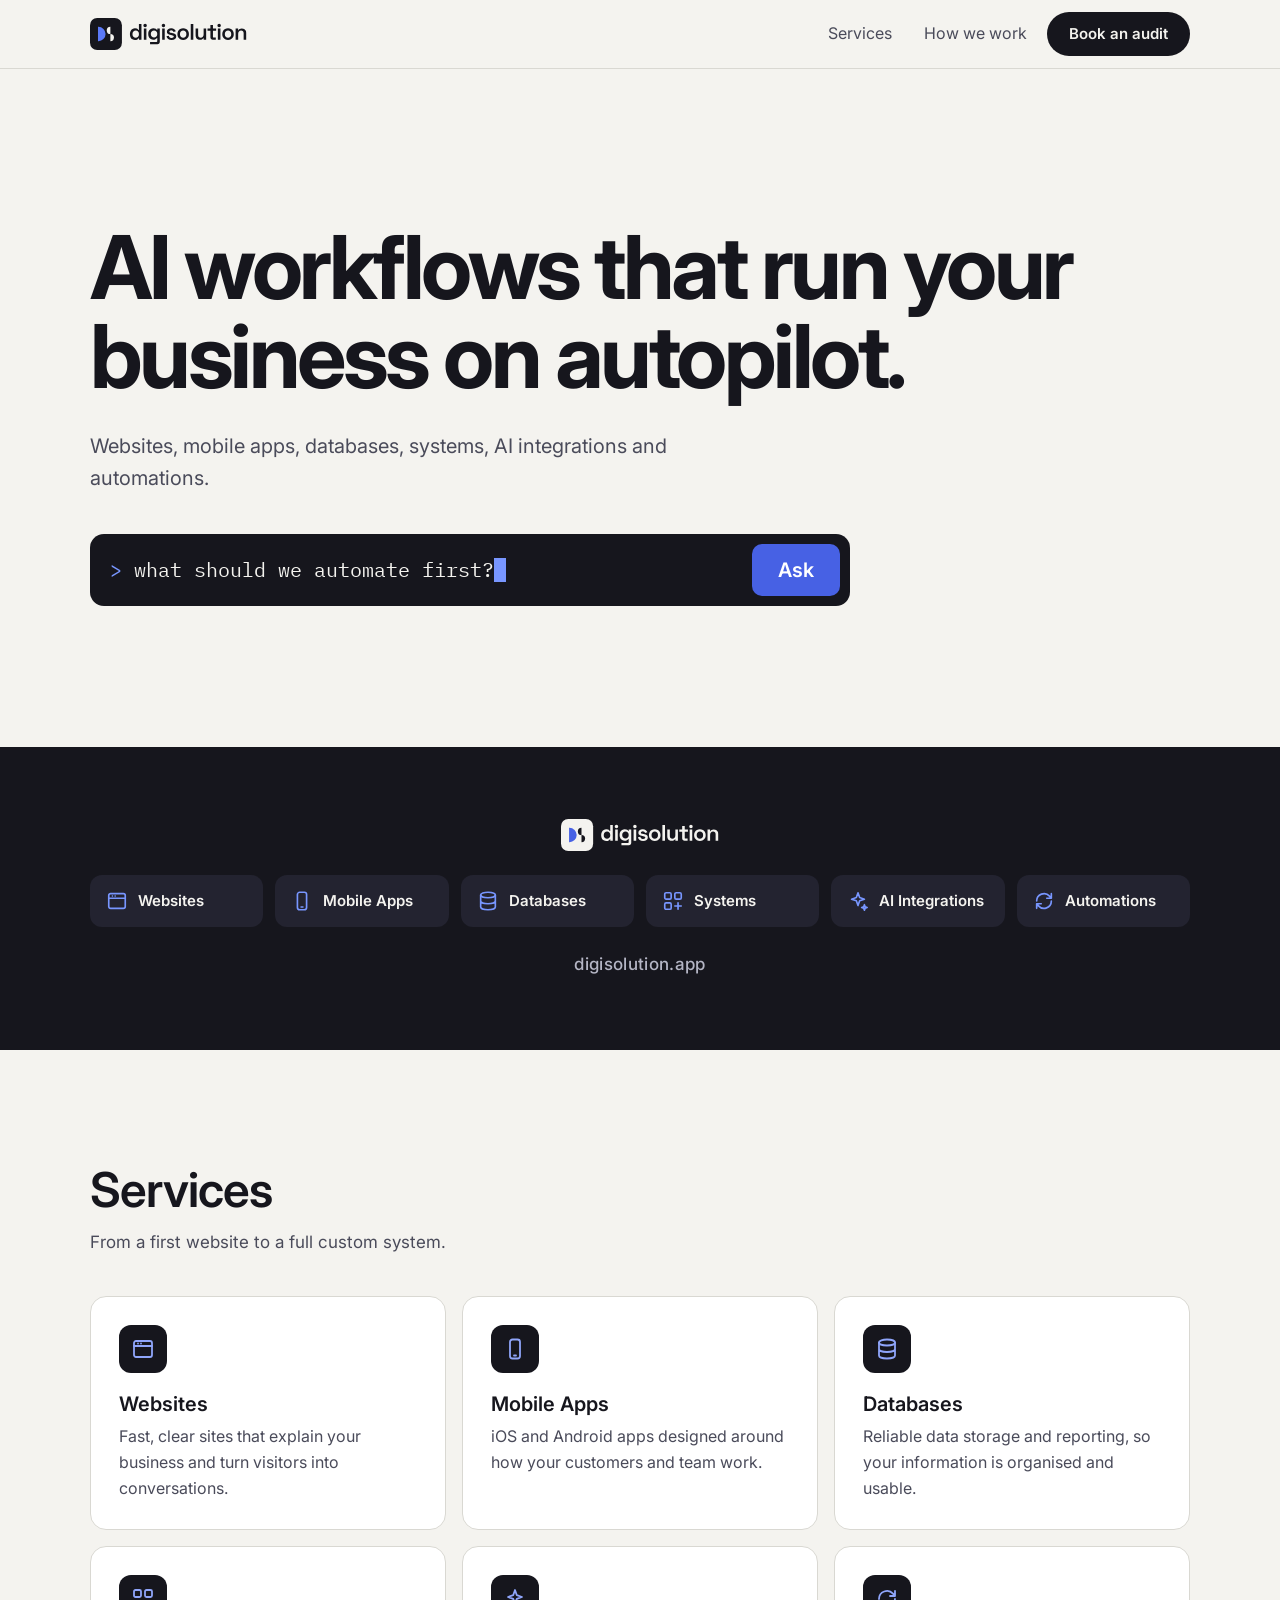
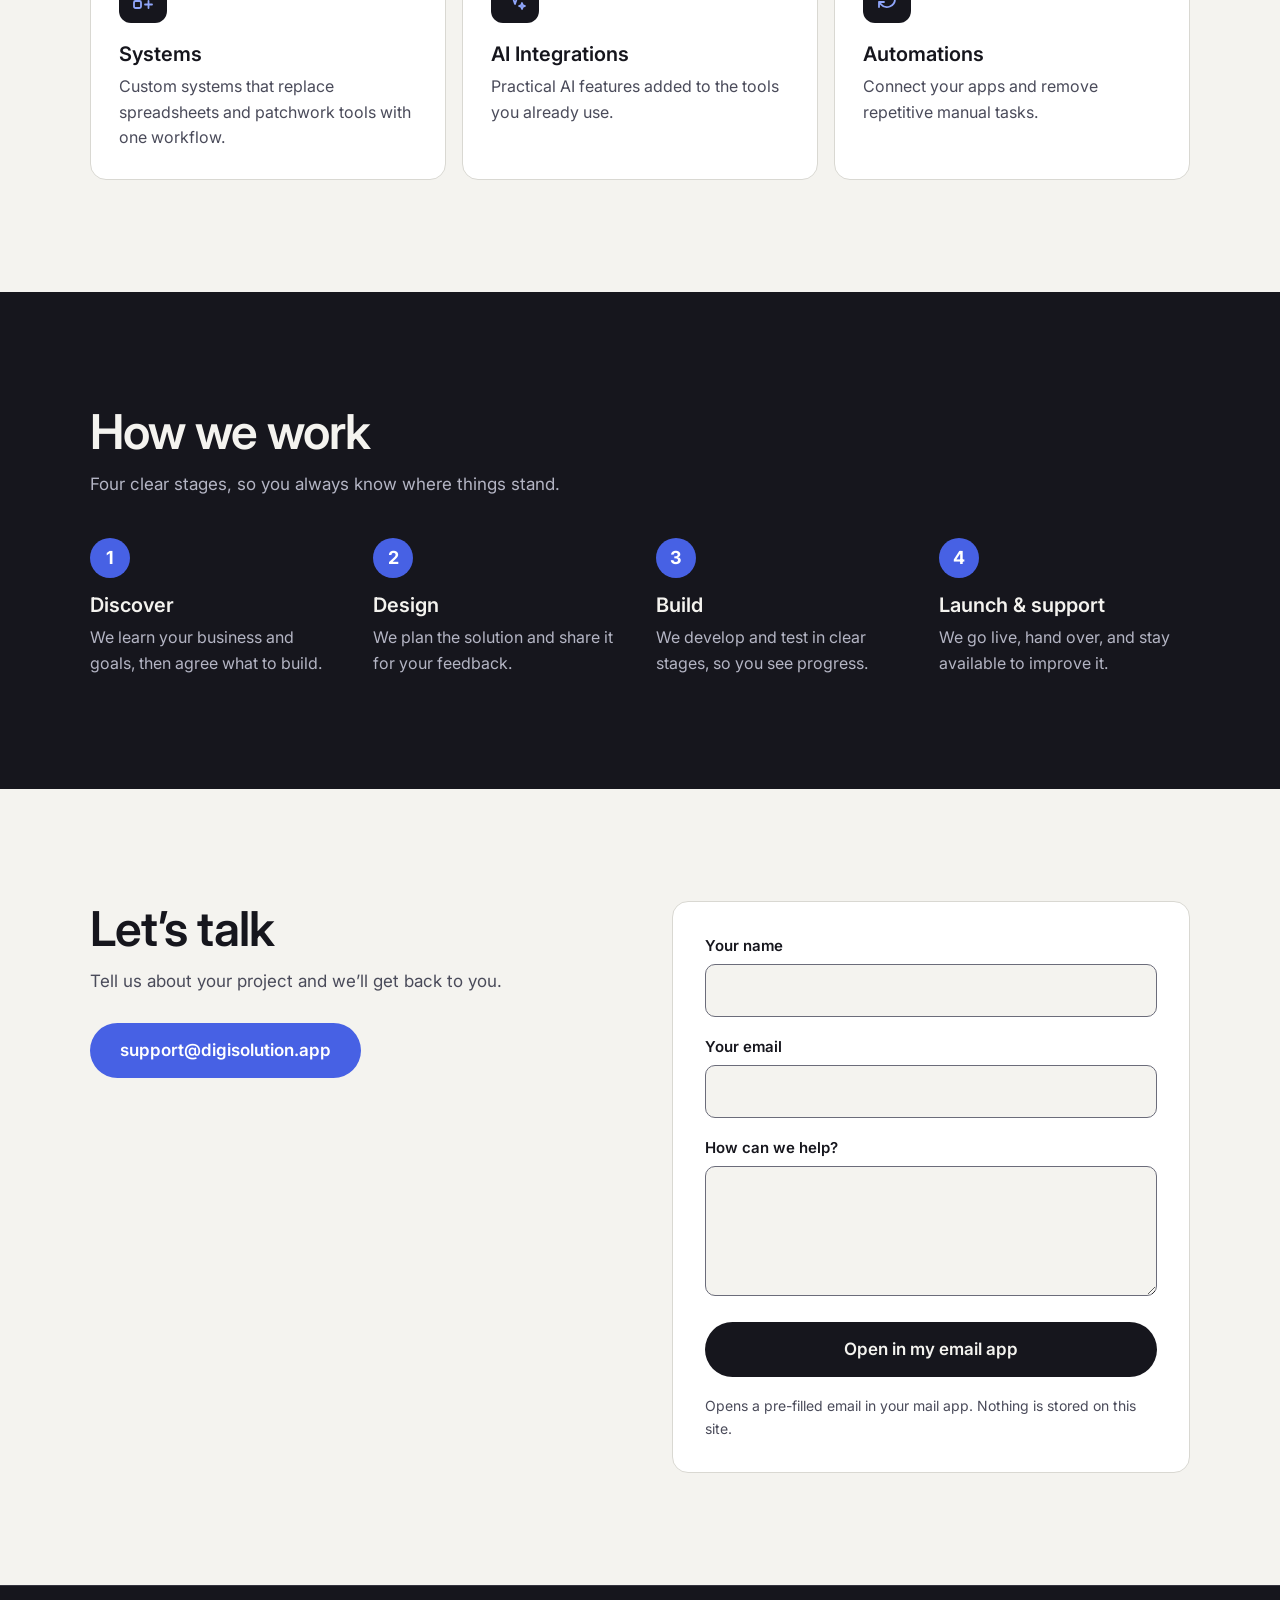
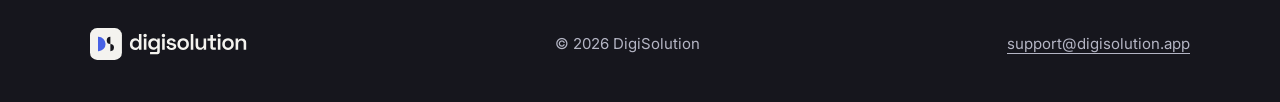
==== index.html @ e9faed2f "Add DigiSolution landing page Static landing page (HTML/CSS/vanilla JS), assets, favicon, robots.txt" ====
<!doctype html>
<html lang="en">
<head>
<meta charset="utf-8">
<meta name="viewport" content="width=device-width, initial-scale=1">
<title>DigiSolution | Websites, Apps, Systems, AI &amp; Automation</title>
<meta name="description" content="DigiSolution builds digital solutions for businesses: websites, mobile apps, databases, custom systems, AI integrations and automations.">
<link rel="canonical" href="https://digisolution.app/">
<meta name="theme-color" content="#16161D">
<link rel="icon" href="favicon.svg" type="image/svg+xml">
<meta property="og:type" content="website">
<meta property="og:site_name" content="DigiSolution">
<meta property="og:title" content="DigiSolution | Digital solutions for businesses">
<meta property="og:description" content="Websites, mobile apps, databases, custom systems, AI integrations and automations.">
<meta property="og:url" content="https://digisolution.app/">
<meta property="og:image" content="https://digisolution.app/assets/og-image.png">
<meta property="og:image:width" content="1200">
<meta property="og:image:height" content="630">
<meta name="twitter:card" content="summary_large_image">
<meta name="twitter:title" content="DigiSolution | Digital solutions for businesses">
<meta name="twitter:description" content="Websites, mobile apps, databases, custom systems, AI integrations and automations.">
<meta name="twitter:image" content="https://digisolution.app/assets/og-image.png">
<link rel="preconnect" href="https://fonts.googleapis.com">
<link rel="preconnect" href="https://fonts.gstatic.com" crossorigin>
<link rel="stylesheet" href="https://fonts.googleapis.com/css2?family=IBM+Plex+Mono:wght@400&family=Inter:wght@400;500;600;700&display=swap">
<link rel="stylesheet" href="assets/css/style.css">
<script type="application/ld+json">
{"@context":"https://schema.org","@type":"Organization","name":"DigiSolution","url":"https://digisolution.app/","logo":"https://digisolution.app/assets/logos/digisolution-symbol.svg","email":"support@digisolution.app"}
</script>
</head>
<body>
<a class="skip" href="#main">Skip to content</a>
<header class="site-header t-paper">
  <div class="wrap nav">
    <a class="brand" href="#top" aria-label="DigiSolution home"><img src="assets/logos/digisolution-lockup.svg" alt="DigiSolution" width="157" height="32"></a>
    <nav aria-label="Main"><ul class="nav-links">
      <li><a class="nl" href="#services">Services</a></li>
      <li><a class="nl" href="#process">How we work</a></li>
      <li><a class="btn btn-dark btn-sm" href="#contact">Book an audit</a></li>
    </ul></nav>
  </div>
</header>
<main id="main">
  <section class="hero t-paper" id="top" aria-labelledby="hero-h">
    <div class="wrap">
      <h1 id="hero-h">AI workflows that run your business on autopilot.</h1>
      <p class="sub">Websites, mobile apps, databases, systems, AI integrations and automations.</p>
      <form class="prompt" action="mailto:support@digisolution.app" method="get" id="prompt-form">
        <input type="hidden" name="subject" value="New project enquiry">
        <label class="sr" for="prompt-input">What should we automate first?</label>
        <span class="chev" aria-hidden="true">&gt;</span>
        <span class="field"><input id="prompt-input" name="body" type="text" placeholder="what should we automate first?" autocomplete="off" required><span class="cursor" aria-hidden="true"></span></span>
        <button class="btn btn-ask" type="submit">Ask</button>
      </form>
    </div>
  </section>

  <section class="band t-dark" aria-label="What we build">
    <div class="wrap loop" aria-hidden="true">
      <img class="loop-logo" src="assets/logos/digisolution-lockup-reversed.svg" alt="" width="157" height="32">
      <ul class="loop-tiles"><li style="--i:0"><svg aria-hidden="true" viewBox="0 0 24 24" fill="none" stroke="currentColor" stroke-width="1.8" stroke-linecap="round" stroke-linejoin="round"><rect x="3" y="4" width="18" height="16" rx="2"/><path d="M3 9h18M7 6.5h.01M10 6.5h.01"/></svg><span>Websites</span></li><li style="--i:1"><svg aria-hidden="true" viewBox="0 0 24 24" fill="none" stroke="currentColor" stroke-width="1.8" stroke-linecap="round" stroke-linejoin="round"><rect x="7" y="2.5" width="10" height="19" rx="2.5"/><path d="M11 18.5h2"/></svg><span>Mobile Apps</span></li><li style="--i:2"><svg aria-hidden="true" viewBox="0 0 24 24" fill="none" stroke="currentColor" stroke-width="1.8" stroke-linecap="round" stroke-linejoin="round"><ellipse cx="12" cy="5.5" rx="8" ry="3"/><path d="M4 5.5v13c0 1.7 3.6 3 8 3s8-1.3 8-3v-13M4 12c0 1.7 3.6 3 8 3s8-1.3 8-3"/></svg><span>Databases</span></li><li style="--i:3"><svg aria-hidden="true" viewBox="0 0 24 24" fill="none" stroke="currentColor" stroke-width="1.8" stroke-linecap="round" stroke-linejoin="round"><rect x="3" y="3" width="7" height="7" rx="1.5"/><rect x="14" y="3" width="7" height="7" rx="1.5"/><rect x="3" y="14" width="7" height="7" rx="1.5"/><path d="M14 17.5h7M17.5 14v7"/></svg><span>Systems</span></li><li style="--i:4"><svg aria-hidden="true" viewBox="0 0 24 24" fill="none" stroke="currentColor" stroke-width="1.8" stroke-linecap="round" stroke-linejoin="round"><path d="M12 3l1.8 5.2L19 10l-5.2 1.8L12 17l-1.8-5.2L5 10l5.2-1.8zM19 16l.8 2.2L22 19l-2.2.8L19 22l-.8-2.2L16 19l2.2-.8z"/></svg><span>AI Integrations</span></li><li style="--i:5"><svg aria-hidden="true" viewBox="0 0 24 24" fill="none" stroke="currentColor" stroke-width="1.8" stroke-linecap="round" stroke-linejoin="round"><path d="M4 12a8 8 0 0 1 14-5.3L20 9M20 4v5h-5M20 12a8 8 0 0 1-14 5.3L4 15M4 20v-5h5"/></svg><span>Automations</span></li></ul>
      <p class="loop-url">digisolution.app</p>
    </div>
  </section>

  <section class="t-paper" id="services" aria-labelledby="services-h">
    <div class="wrap">
      <h2 id="services-h">Services</h2>
      <p class="section-sub">From a first website to a full custom system.</p>
      <ul class="grid">
        <li class="card"><div class="icon" aria-hidden="true"><svg viewBox="0 0 24 24" fill="none" stroke="currentColor" stroke-width="1.8" stroke-linecap="round" stroke-linejoin="round"><rect x="3" y="4" width="18" height="16" rx="2"/><path d="M3 9h18M7 6.5h.01M10 6.5h.01"/></svg></div><h3>Websites</h3><p>Fast, clear sites that explain your business and turn visitors into conversations.</p></li>
        <li class="card"><div class="icon" aria-hidden="true"><svg viewBox="0 0 24 24" fill="none" stroke="currentColor" stroke-width="1.8" stroke-linecap="round" stroke-linejoin="round"><rect x="7" y="2.5" width="10" height="19" rx="2.5"/><path d="M11 18.5h2"/></svg></div><h3>Mobile Apps</h3><p>iOS and Android apps designed around how your customers and team work.</p></li>
        <li class="card"><div class="icon" aria-hidden="true"><svg viewBox="0 0 24 24" fill="none" stroke="currentColor" stroke-width="1.8" stroke-linecap="round" stroke-linejoin="round"><ellipse cx="12" cy="5.5" rx="8" ry="3"/><path d="M4 5.5v13c0 1.7 3.6 3 8 3s8-1.3 8-3v-13M4 12c0 1.7 3.6 3 8 3s8-1.3 8-3"/></svg></div><h3>Databases</h3><p>Reliable data storage and reporting, so your information is organised and usable.</p></li>
        <li class="card"><div class="icon" aria-hidden="true"><svg viewBox="0 0 24 24" fill="none" stroke="currentColor" stroke-width="1.8" stroke-linecap="round" stroke-linejoin="round"><rect x="3" y="3" width="7" height="7" rx="1.5"/><rect x="14" y="3" width="7" height="7" rx="1.5"/><rect x="3" y="14" width="7" height="7" rx="1.5"/><path d="M14 17.5h7M17.5 14v7"/></svg></div><h3>Systems</h3><p>Custom systems that replace spreadsheets and patchwork tools with one workflow.</p></li>
        <li class="card"><div class="icon" aria-hidden="true"><svg viewBox="0 0 24 24" fill="none" stroke="currentColor" stroke-width="1.8" stroke-linecap="round" stroke-linejoin="round"><path d="M12 3l1.8 5.2L19 10l-5.2 1.8L12 17l-1.8-5.2L5 10l5.2-1.8zM19 16l.8 2.2L22 19l-2.2.8L19 22l-.8-2.2L16 19l2.2-.8z"/></svg></div><h3>AI Integrations</h3><p>Practical AI features added to the tools you already use.</p></li>
        <li class="card"><div class="icon" aria-hidden="true"><svg viewBox="0 0 24 24" fill="none" stroke="currentColor" stroke-width="1.8" stroke-linecap="round" stroke-linejoin="round"><path d="M4 12a8 8 0 0 1 14-5.3L20 9M20 4v5h-5M20 12a8 8 0 0 1-14 5.3L4 15M4 20v-5h5"/></svg></div><h3>Automations</h3><p>Connect your apps and remove repetitive manual tasks.</p></li>
      </ul>
    </div>
  </section>

  <section class="t-dark" id="process" aria-labelledby="process-h">
    <div class="wrap">
      <h2 id="process-h">How we work</h2>
      <p class="section-sub">Four clear stages, so you always know where things stand.</p>
      <ol class="steps">
        <li class="step"><span class="step-n" aria-hidden="true">1</span><h3>Discover</h3><p>We learn your business and goals, then agree what to build.</p></li>
        <li class="step"><span class="step-n" aria-hidden="true">2</span><h3>Design</h3><p>We plan the solution and share it for your feedback.</p></li>
        <li class="step"><span class="step-n" aria-hidden="true">3</span><h3>Build</h3><p>We develop and test in clear stages, so you see progress.</p></li>
        <li class="step"><span class="step-n" aria-hidden="true">4</span><h3>Launch &amp; support</h3><p>We go live, hand over, and stay available to improve it.</p></li>
      </ol>
    </div>
  </section>

  <section class="t-paper contact" id="contact" aria-labelledby="contact-h">
    <div class="wrap contact-grid">
      <div>
        <h2 id="contact-h">Let&rsquo;s talk</h2>
        <p class="section-sub">Tell us about your project and we&rsquo;ll get back to you.</p>
        <a class="btn btn-primary" href="mailto:support@digisolution.app">support@digisolution.app</a>
      </div>
      <form id="contact-form" action="mailto:support@digisolution.app" method="post" enctype="text/plain">
        <div><label for="name">Your name</label><input id="name" name="name" type="text" autocomplete="name" required></div>
        <div><label for="email">Your email</label><input id="email" name="email" type="email" autocomplete="email" required></div>
        <div><label for="message">How can we help?</label><textarea id="message" name="message" required></textarea></div>
        <button class="btn btn-dark" type="submit">Open in my email app</button>
        <p class="form-note">Opens a pre-filled email in your mail app. Nothing is stored on this site.</p>
      </form>
    </div>
  </section>
</main>
<footer class="t-dark site-footer">
  <div class="wrap foot">
    <img src="assets/logos/digisolution-lockup-reversed.svg" alt="DigiSolution" width="157" height="32">
    <p>&copy; 2026 DigiSolution</p>
    <a href="mailto:support@digisolution.app">support@digisolution.app</a>
  </div>
</footer>
<script src="assets/js/main.js" defer></script>
</body>
</html>
---- assets/css/style.css ----
/* Palette (brand): ink, indigo, blue, paper. Everything else is a derived step. */
:root {
  --ink: #16161D; --indigo: #5B79F7; --blue: #4761E4; --indigo-light: #7896FF; --paper: #F4F3EF;
  --ink-2: #1D1D27;          /* raised surface on ink */
  --indigo-300: #8FA5FA;     /* accent text/icons on ink */
  --blue-700: #3A52CC;       /* accent text on paper */
  --white: #FFFFFF;
  --grey-on-ink: #B4B5C4;    /* secondary text on ink */
  --grey-on-paper: #4A4B5A;  /* secondary text on paper */
  --field-border: #6B6C7A;   /* input outline on paper/white, >=3:1 */
  --hairline-ink: #34343F; --hairline-paper: #D9D8D2;
  --tile-ink: #232330;
  --mono: "IBM Plex Mono", ui-monospace, "SF Mono", Menlo, Consolas, monospace;
  --font: "Inter", system-ui, -apple-system, "Segoe UI", Roboto, Helvetica, Arial, sans-serif;
  --max: 1100px; --header-h: 68px; --dur: .18s;
}
/* Semantic tokens per theme */
:root, .t-dark {
  --bg: var(--ink); --text: var(--paper); --muted: var(--grey-on-ink); --line: var(--hairline-ink);
  --surface: var(--ink-2); --accent: var(--indigo); --accent-text: var(--indigo-300); --focus: var(--indigo-300);
  --btn-bg: var(--indigo); --btn-fg: var(--ink); --btn-hover-bg: var(--paper); --btn-hover-fg: var(--ink);
  --link-hover: var(--paper);
}
.t-paper {
  --bg: var(--paper); --text: var(--ink); --muted: var(--grey-on-paper); --line: var(--hairline-paper);
  --surface: var(--white); --accent: var(--blue); --accent-text: var(--blue-700); --focus: var(--blue);
  --btn-bg: var(--blue); --btn-fg: var(--white); --btn-hover-bg: var(--ink); --btn-hover-fg: var(--paper);
  --link-hover: var(--ink);
}

*, *::before, *::after { box-sizing: border-box; }
html { scroll-padding-top: calc(var(--header-h) + 8px); -webkit-text-size-adjust: 100%; }
body { margin: 0; background: var(--ink); color: var(--paper); font-family: var(--font); font-size: 1.0625rem; line-height: 1.6; overflow-x: clip; }
img, svg, canvas { display: block; max-width: 100%; }
h1, h2, h3 { margin: 0; font-weight: 600; line-height: 1.15; }
h1 { font-size: clamp(2.5rem, 6.4vw, 4.5rem); font-weight: 700; letter-spacing: -.03em; line-height: 1.05; }
h2 { font-size: clamp(2rem, 4.4vw, 3rem); letter-spacing: -.02em; }
h3 { font-size: 1.25rem; }
p { margin: 0; }
:focus-visible { outline: 3px solid var(--focus); outline-offset: 3px; border-radius: 6px; }
.wrap { width: min(100% - 32px, var(--max)); margin-inline: auto; }
@media (min-width: 768px) { .wrap { width: min(100% - 64px, var(--max)); } }
.skip { position: absolute; left: 16px; top: -80px; background: var(--paper); color: var(--ink); padding: 12px 18px; border-radius: 10px; z-index: 100; font-weight: 700; }
.skip:focus { top: 12px; }
section { padding: clamp(64px, 9vw, 112px) 0; background: var(--bg); color: var(--text); }
.section-sub { margin-top: 12px; color: var(--muted); max-width: 52ch; }

/* Buttons */
.btn { display: inline-flex; align-items: center; justify-content: center; min-height: 48px; padding: 12px 28px; border-radius: 999px; font: inherit; font-weight: 600; text-decoration: none; border: 2px solid transparent; cursor: pointer; transition: background-color var(--dur), color var(--dur), border-color var(--dur); }
.btn-sm { min-height: 44px; padding: 8px 20px; font-size: .9375rem; }
.btn-primary { background: var(--btn-bg); color: var(--btn-fg); }
.btn-primary:hover { background: var(--btn-hover-bg); color: var(--btn-hover-fg); }
.btn-dark { background: var(--ink); color: var(--paper); }
.btn-dark:hover { background: var(--blue-700); }

/* Header */
.site-header { position: sticky; top: 0; z-index: 50; background: var(--bg); border-bottom: 1px solid var(--line); }
.nav { display: flex; align-items: center; justify-content: space-between; gap: 12px; height: var(--header-h); }
.brand { display: inline-flex; align-items: center; min-height: 44px; }
.brand img { height: 32px; width: auto; }
.nav-links { display: flex; align-items: center; gap: 8px; list-style: none; margin: 0; padding: 0; }
.nl { display: inline-flex; align-items: center; min-height: 44px; padding: 0 12px; color: var(--muted); text-decoration: none; font-size: 1rem; transition: color var(--dur); }
.nl:hover { color: var(--text); }
@media (max-width: 640px) { .nl { display: none; } .brand img { height: 28px; } }

/* Hero (paper, no imagery) */
.hero { padding-top: clamp(72px, 12vw, 160px); padding-bottom: clamp(72px, 11vw, 144px); }
.hero h1 { font-size: clamp(2.5rem, 7.2vw, 5.5rem); font-weight: 700; letter-spacing: -.04em; line-height: 1.02; max-width: 18ch; }
.hero .sub { margin-top: 28px; font-size: clamp(1.0625rem, 2vw, 1.25rem); color: var(--muted); max-width: 52ch; }

/* Prompt bar (IBM Plex Mono for this device only) */
.sr { position: absolute; width: 1px; height: 1px; overflow: hidden; clip-path: inset(50%); white-space: nowrap; }
.prompt { display: flex; align-items: center; gap: 8px; margin-top: 40px; max-width: 760px; padding: 10px 10px 10px 20px; border: 0; background: var(--ink); border-radius: 14px; color: var(--paper); font-family: var(--mono); font-size: clamp(.9375rem, 2.4vw, 1.25rem); }
.chev { color: var(--indigo-light); flex: none; }
.field { position: relative; flex: 1; min-width: 0; display: block; }
.prompt input { width: 100%; min-height: 48px; padding: 0 4px; border: 0; border-radius: 8px; background: transparent; color: var(--paper); font: inherit; caret-color: var(--indigo-light); }
.prompt input::placeholder { color: var(--paper); opacity: 1; }
.prompt input:focus-visible { outline: 3px solid var(--indigo-light); outline-offset: 0; border-color: transparent; }
.cursor { position: absolute; top: 50%; left: calc(4px + 30ch); width: .6em; height: 1.2em; margin-top: -.6em; background: var(--indigo-light); pointer-events: none; animation: blink 1s steps(1) infinite; }
.prompt input:focus ~ .cursor, .prompt input:not(:placeholder-shown) ~ .cursor { display: none; }
@keyframes blink { 50% { opacity: 0; } }
.btn-ask { background: var(--blue); color: var(--white); font-family: var(--font); flex: none; min-height: 48px; padding: 8px 24px; border-radius: 10px; }
.btn-ask:hover { background: var(--indigo-light); color: var(--ink); }
.btn-ask:focus-visible { outline-color: var(--indigo-light); }
@media (max-width: 420px) { .cursor { display: none; } .prompt { padding-left: 12px; gap: 4px; font-size: .8125rem; } .btn-ask { padding: 8px 18px; } }

/* Band */
.band { padding: clamp(40px, 6vw, 72px) 0; }
/* Brand loop: calm 9s cycle, always on, not scroll-driven. Static complete state under reduced motion. */
.loop { display: grid; justify-items: center; gap: 24px; animation: loop-group 9s ease-in-out infinite; }
.loop-logo { height: 32px; width: auto; }
.loop-tiles { list-style: none; margin: 0; padding: 0; display: grid; grid-template-columns: repeat(2, 1fr); gap: 12px; width: 100%; }
@media (min-width: 640px) { .loop-tiles { grid-template-columns: repeat(3, 1fr); } }
@media (min-width: 1000px) { .loop-tiles { grid-template-columns: repeat(6, 1fr); } }
.loop-tiles li { display: flex; align-items: center; gap: 10px; padding: 14px 16px; border-radius: 12px; background: var(--tile-ink); color: var(--paper); font-weight: 600; font-size: .9375rem; animation: loop-item 9s ease-out infinite; animation-delay: calc(-9s + var(--i) * .3s); }
.loop-tiles svg { width: 22px; height: 22px; flex: none; color: var(--indigo-light); }
.loop-url { color: var(--grey-on-ink); font-weight: 500; letter-spacing: .02em; animation: loop-item 9s ease-out infinite; animation-delay: -6.4s; }
@keyframes loop-group { 0%, 3% { opacity: 0; } 8%, 90% { opacity: 1; } 100% { opacity: 0; } }
@keyframes loop-item { 0% { opacity: 0; transform: translateY(8px); } 10%, 100% { opacity: 1; transform: none; } }
.paused .loop, .paused .loop-tiles li, .paused .loop-url, .paused .cursor { animation-play-state: paused; }
@media (prefers-reduced-motion: reduce) { .loop, .loop-tiles li, .loop-url, .cursor { animation: none; } }

/* Services */
.grid { list-style: none; margin: 40px 0 0; padding: 0; display: grid; gap: 16px; grid-template-columns: 1fr; }
@media (min-width: 640px) { .grid { grid-template-columns: repeat(2, 1fr); } }
@media (min-width: 960px) { .grid { grid-template-columns: repeat(3, 1fr); } }
.card { background: var(--surface); border: 1px solid var(--line); border-radius: 16px; padding: 28px; }
.icon { width: 48px; height: 48px; border-radius: 12px; background: var(--ink); color: var(--indigo-300); display: grid; place-items: center; margin-bottom: 20px; }
.icon svg { width: 24px; height: 24px; }
.card h3 { margin-bottom: 8px; }
.card p { color: var(--muted); font-size: 1rem; }

/* Process */
.steps { list-style: none; margin: 40px 0 0; padding: 0; display: grid; gap: 28px; grid-template-columns: 1fr; }
@media (min-width: 640px) { .steps { grid-template-columns: repeat(2, 1fr); } }
@media (min-width: 960px) { .steps { grid-template-columns: repeat(4, 1fr); gap: 32px; } }
.step-n { display: grid; place-items: center; width: 40px; height: 40px; border-radius: 50%; background: var(--blue); color: var(--white); font-weight: 700; font-size: 1.125rem; margin-bottom: 16px; }
.step h3 { margin-bottom: 8px; }
.step p { color: var(--muted); font-size: 1rem; }

/* Contact */
.contact-grid { display: grid; gap: 40px; grid-template-columns: 1fr; align-items: start; }
@media (min-width: 900px) { .contact-grid { grid-template-columns: 1fr 1fr; gap: 64px; } }
.contact .btn { margin-top: 28px; overflow-wrap: anywhere; }
form { display: grid; gap: 18px; background: var(--surface); border: 1px solid var(--line); border-radius: 16px; padding: clamp(20px, 4vw, 32px); color: var(--text); }
#contact-form .btn { margin-top: 0; width: 100%; }
label { display: block; font-weight: 600; font-size: .9375rem; margin-bottom: 6px; }
input, textarea { width: 100%; min-height: 48px; font: inherit; color: var(--ink); background: var(--paper); border: 1.5px solid var(--field-border); border-radius: 10px; padding: 12px 14px; transition: border-color var(--dur); }
input::placeholder, textarea::placeholder { color: var(--grey-on-paper); opacity: 1; }
textarea { min-height: 130px; resize: vertical; }
input:focus-visible, textarea:focus-visible { outline: 3px solid var(--blue); outline-offset: 1px; border-color: var(--blue); }
input:user-invalid, textarea:user-invalid { border-color: var(--blue-700); }
.form-note { font-size: .875rem; color: var(--muted); }

/* Footer */
.site-footer { padding: 36px 0; border-top: 1px solid var(--hairline-ink); }
.foot { display: flex; flex-wrap: wrap; align-items: center; justify-content: space-between; gap: 12px 24px; }
.foot p { color: var(--grey-on-ink); font-size: .9375rem; }
.foot a { display: inline-flex; align-items: center; min-height: 44px; color: var(--grey-on-ink); font-size: .9375rem; text-decoration: underline; text-underline-offset: 4px; transition: color var(--dur); }
.foot a:hover { color: var(--paper); }

@media (prefers-reduced-motion: reduce) { * { transition: none !important; scroll-behavior: auto !important; } }
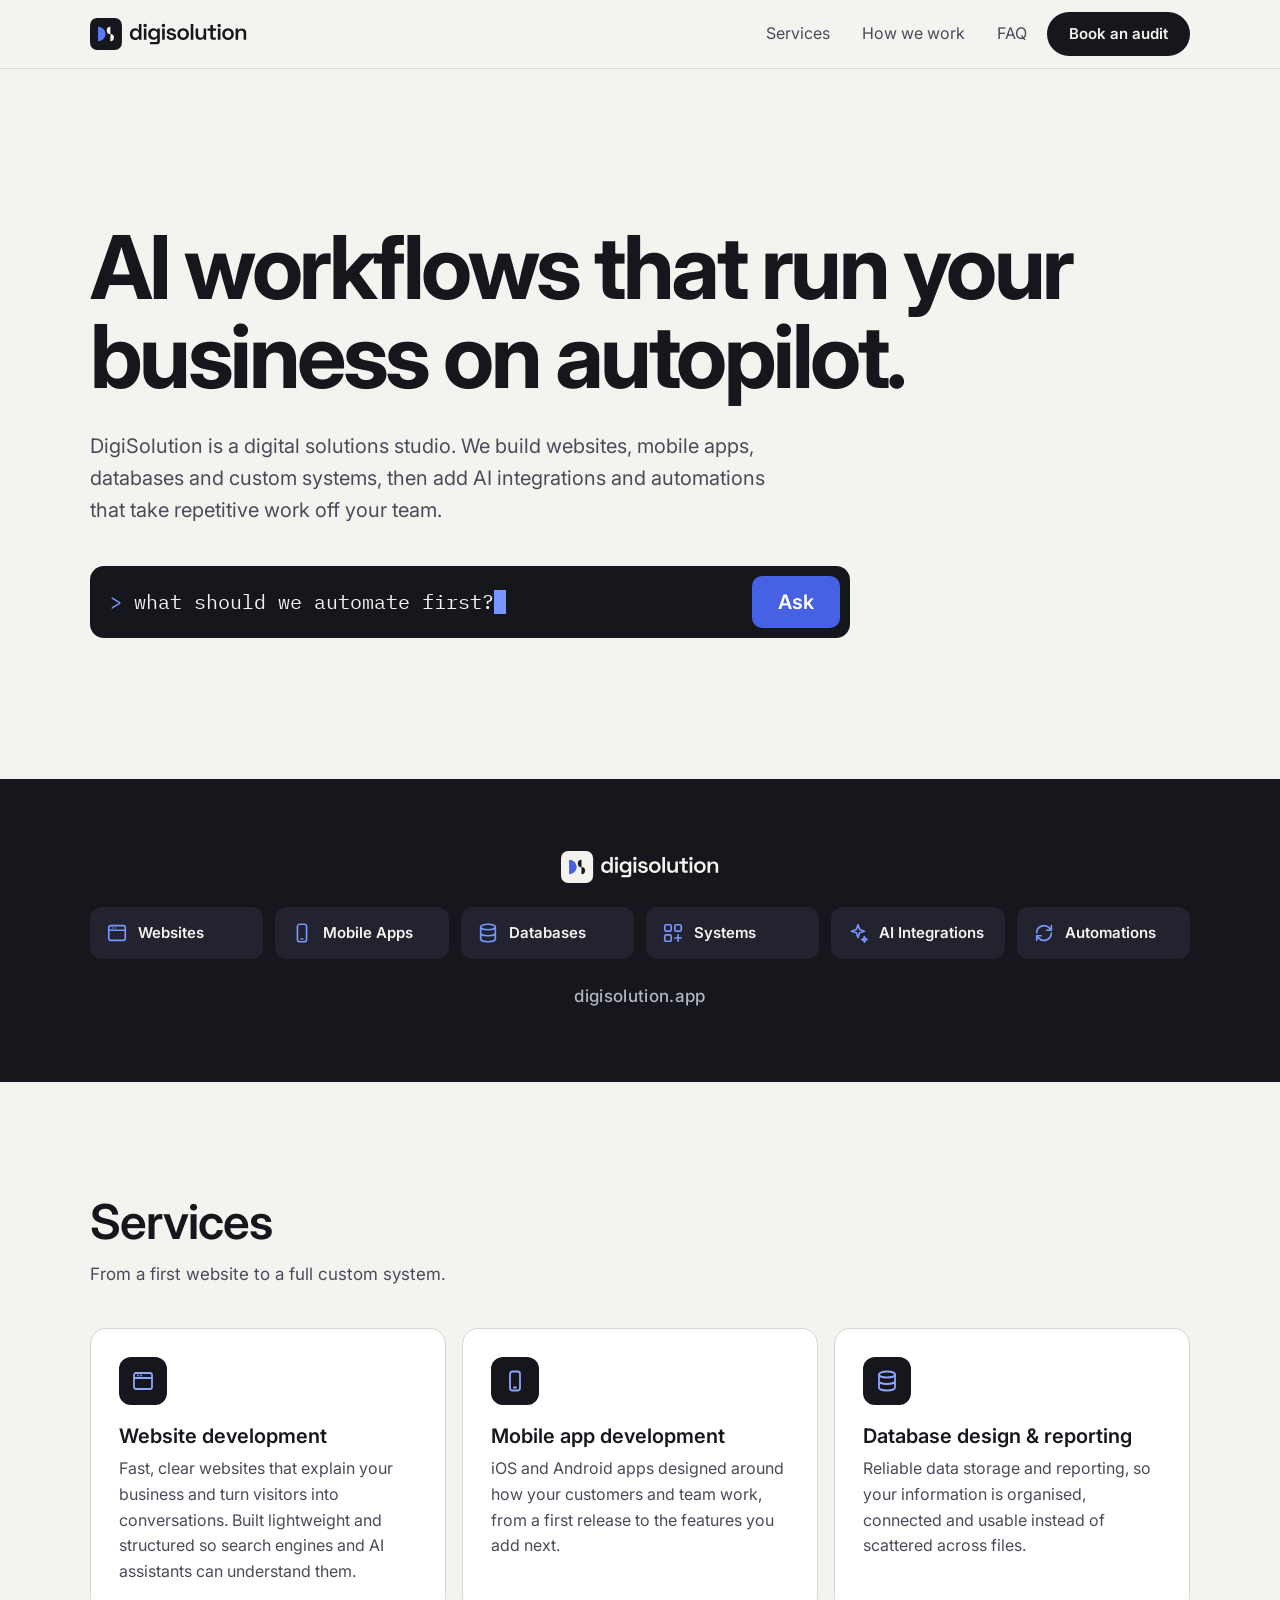
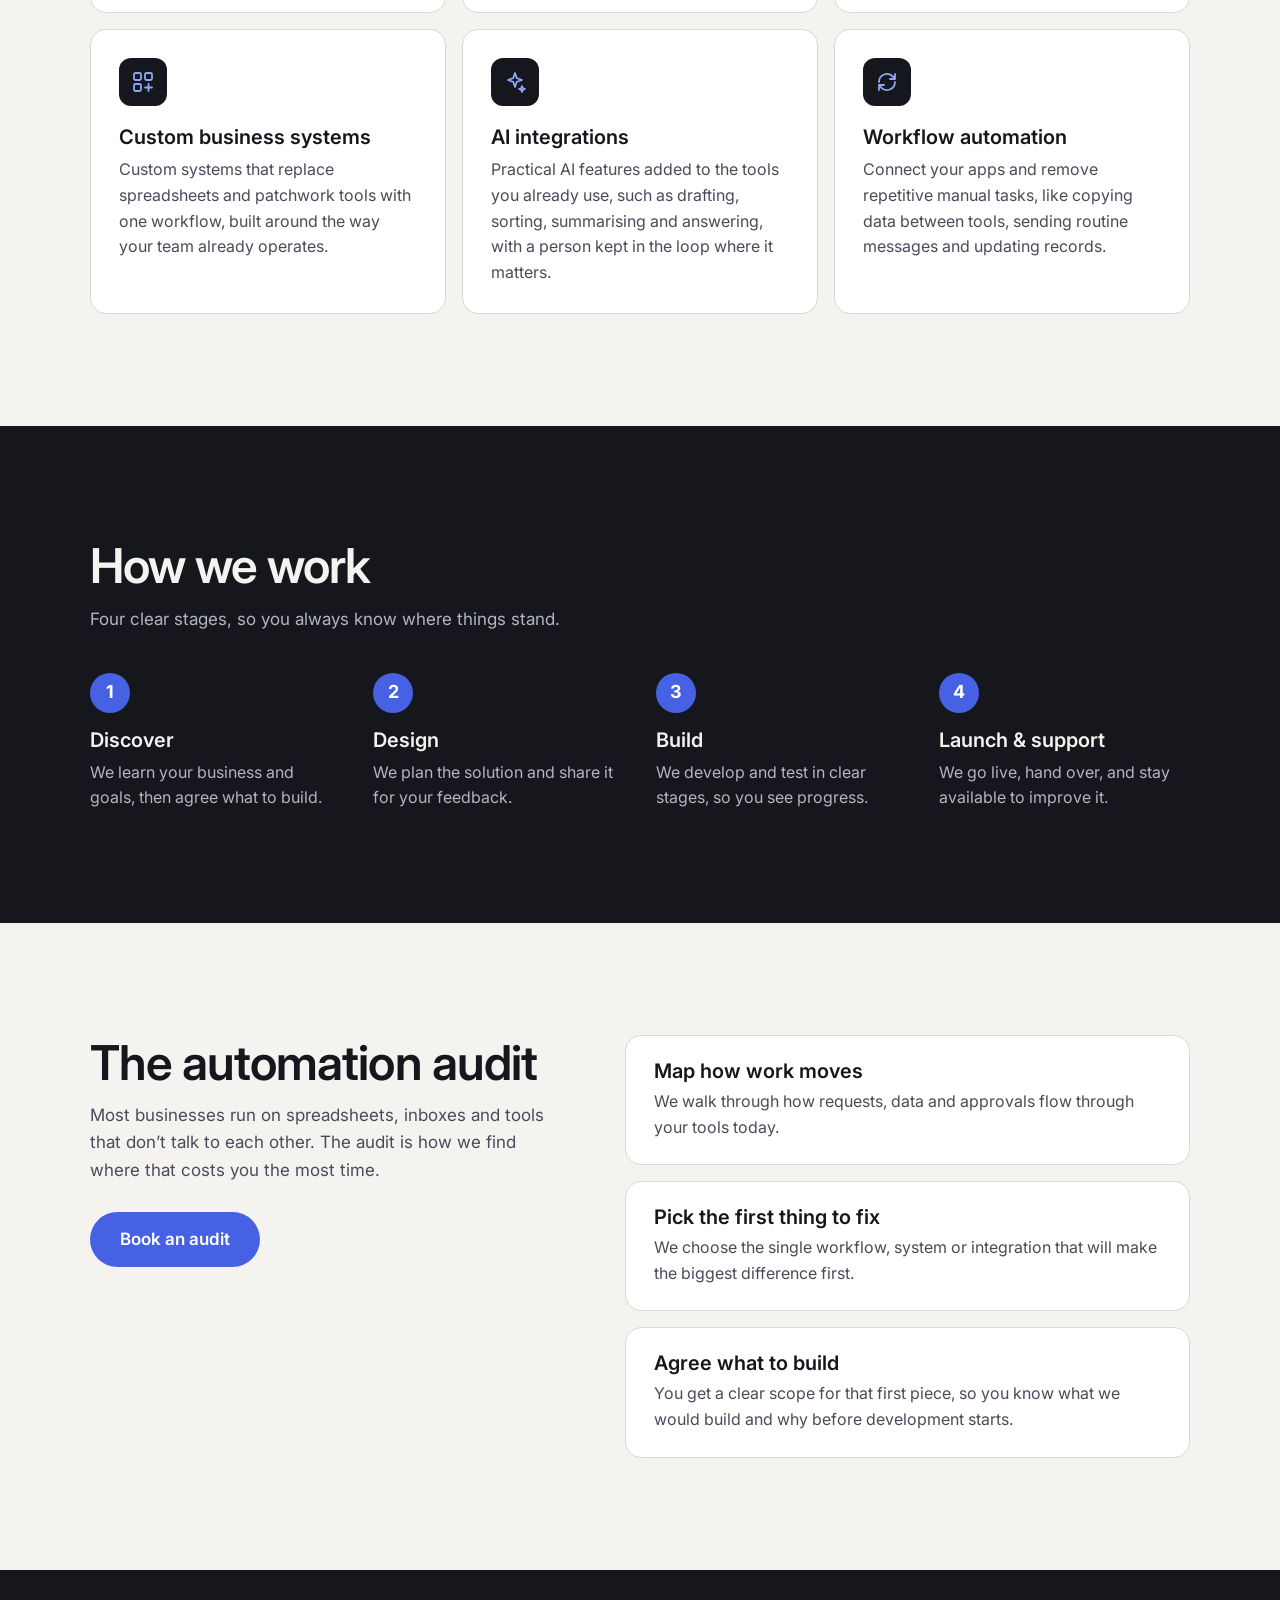
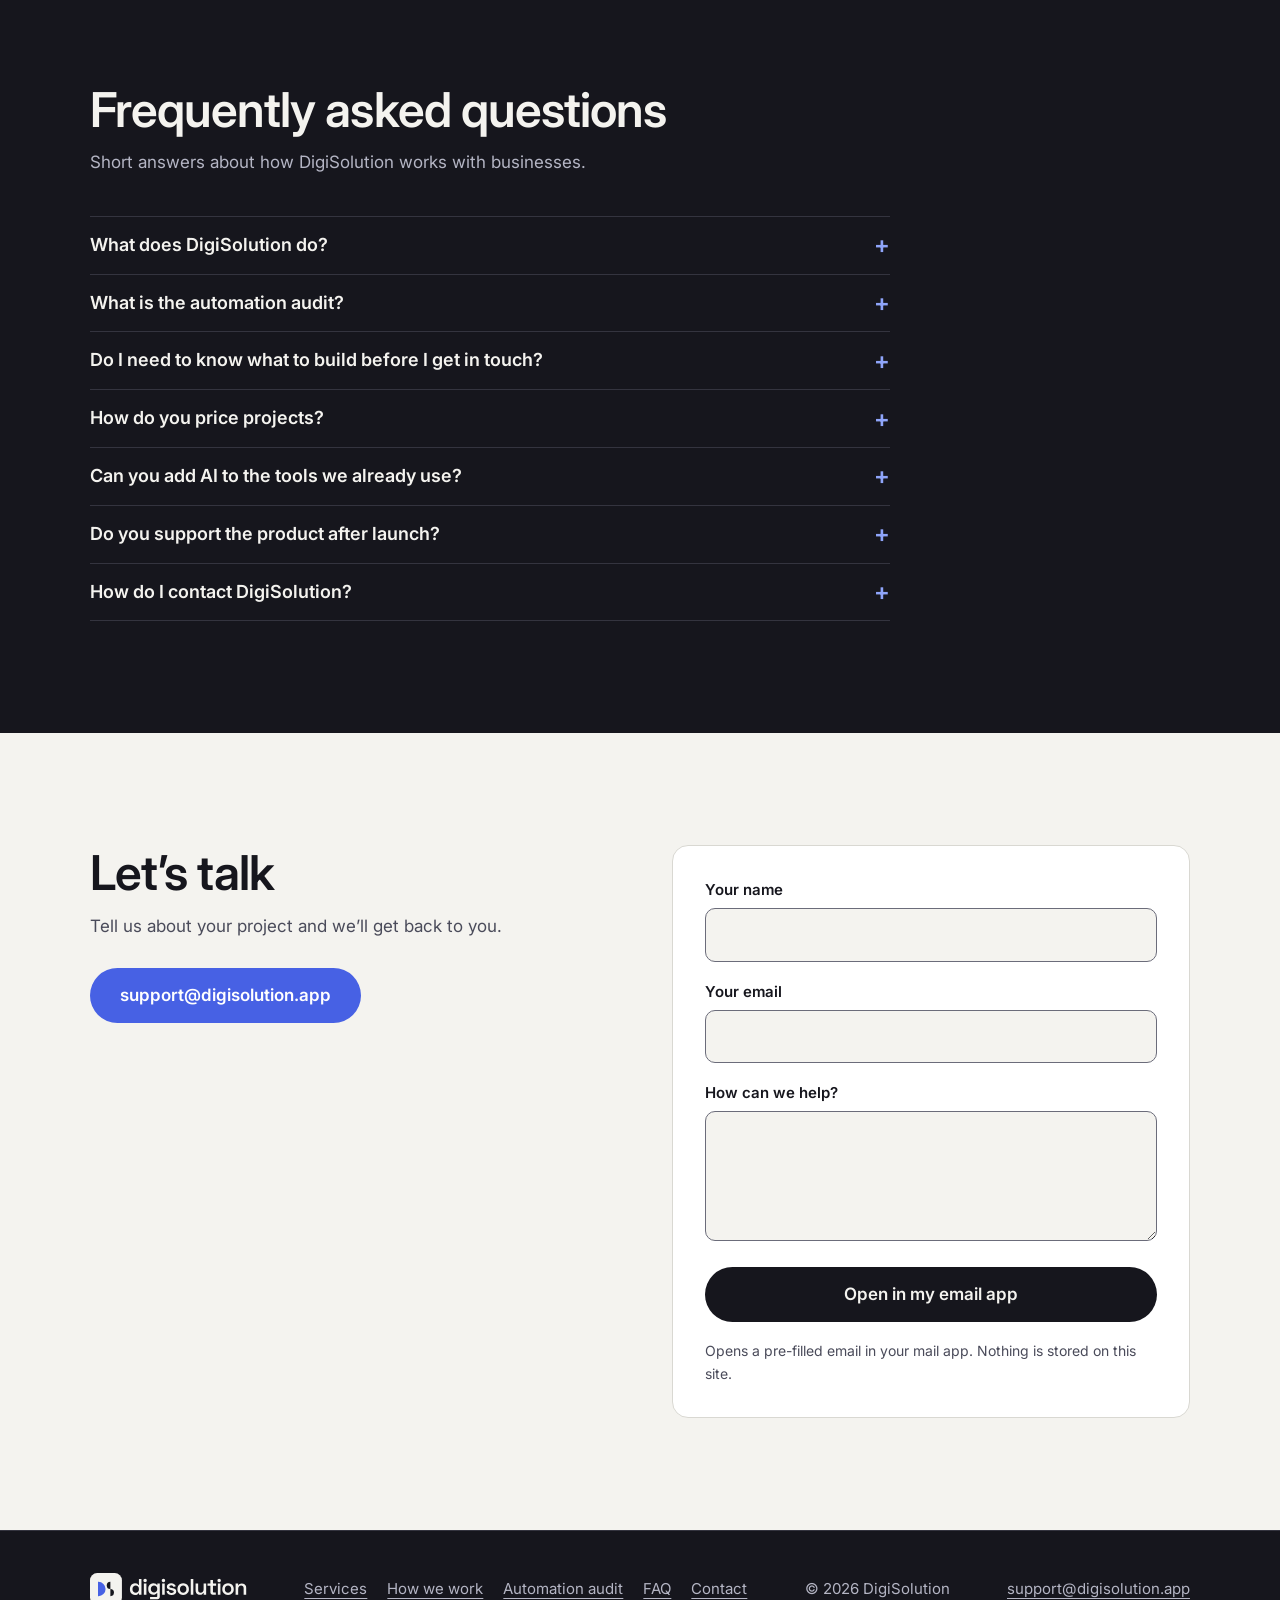
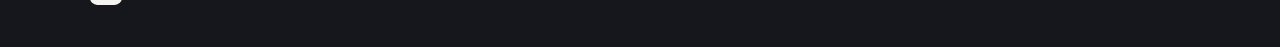
==== commit e4d61d55: "Improve SEO: richer content, schema, FAQ, 404 and crawler files - Retitle page and lengthen meta des" ====
--- a/index.html
+++ b/index.html
@@ -3,29 +3,104 @@
 <head>
 <meta charset="utf-8">
 <meta name="viewport" content="width=device-width, initial-scale=1">
-<title>DigiSolution | Websites, Apps, Systems, AI &amp; Automation</title>
-<meta name="description" content="DigiSolution builds digital solutions for businesses: websites, mobile apps, databases, custom systems, AI integrations and automations.">
+<title>DigiSolution | AI Automation, Websites &amp; Custom Software</title>
+<meta name="description" content="DigiSolution builds websites, mobile apps, databases and custom systems, then adds AI integrations and automations that remove repetitive work for your team.">
+<meta name="robots" content="index, follow, max-image-preview:large">
 <link rel="canonical" href="https://digisolution.app/">
 <meta name="theme-color" content="#16161D">
 <link rel="icon" href="favicon.svg" type="image/svg+xml">
+<link rel="icon" href="assets/icons/favicon-48.png" type="image/png" sizes="48x48">
+<link rel="apple-touch-icon" href="assets/icons/apple-touch-icon.png">
 <meta property="og:type" content="website">
+<meta property="og:locale" content="en_US">
 <meta property="og:site_name" content="DigiSolution">
-<meta property="og:title" content="DigiSolution | Digital solutions for businesses">
-<meta property="og:description" content="Websites, mobile apps, databases, custom systems, AI integrations and automations.">
+<meta property="og:title" content="DigiSolution | AI automation, websites and custom software">
+<meta property="og:description" content="Websites, mobile apps, databases, custom systems, AI integrations and automations for businesses.">
 <meta property="og:url" content="https://digisolution.app/">
 <meta property="og:image" content="https://digisolution.app/assets/og-image.png">
 <meta property="og:image:width" content="1200">
 <meta property="og:image:height" content="630">
+<meta property="og:image:alt" content="DigiSolution: AI workflows that run your business on autopilot">
 <meta name="twitter:card" content="summary_large_image">
-<meta name="twitter:title" content="DigiSolution | Digital solutions for businesses">
-<meta name="twitter:description" content="Websites, mobile apps, databases, custom systems, AI integrations and automations.">
+<meta name="twitter:title" content="DigiSolution | AI automation, websites and custom software">
+<meta name="twitter:description" content="Websites, mobile apps, databases, custom systems, AI integrations and automations for businesses.">
 <meta name="twitter:image" content="https://digisolution.app/assets/og-image.png">
+<meta name="twitter:image:alt" content="DigiSolution: AI workflows that run your business on autopilot">
 <link rel="preconnect" href="https://fonts.googleapis.com">
 <link rel="preconnect" href="https://fonts.gstatic.com" crossorigin>
 <link rel="stylesheet" href="https://fonts.googleapis.com/css2?family=IBM+Plex+Mono:wght@400&family=Inter:wght@400;500;600;700&display=swap">
 <link rel="stylesheet" href="assets/css/style.css">
 <script type="application/ld+json">
-{"@context":"https://schema.org","@type":"Organization","name":"DigiSolution","url":"https://digisolution.app/","logo":"https://digisolution.app/assets/logos/digisolution-symbol.svg","email":"support@digisolution.app"}
+{
+  "@context": "https://schema.org",
+  "@graph": [
+    {
+      "@type": "Organization",
+      "@id": "https://digisolution.app/#organization",
+      "name": "DigiSolution",
+      "url": "https://digisolution.app/",
+      "logo": {"@type": "ImageObject", "url": "https://digisolution.app/assets/logos/digisolution-symbol.svg", "width": 512, "height": 512},
+      "image": "https://digisolution.app/assets/og-image.png",
+      "email": "support@digisolution.app",
+      "description": "DigiSolution builds websites, mobile apps, databases, custom systems, AI integrations and automations for businesses.",
+      "contactPoint": {"@type": "ContactPoint", "contactType": "customer support", "email": "support@digisolution.app", "availableLanguage": "English"}
+    },
+    {
+      "@type": "WebSite",
+      "@id": "https://digisolution.app/#website",
+      "url": "https://digisolution.app/",
+      "name": "DigiSolution",
+      "inLanguage": "en",
+      "publisher": {"@id": "https://digisolution.app/#organization"}
+    },
+    {
+      "@type": "WebPage",
+      "@id": "https://digisolution.app/#webpage",
+      "url": "https://digisolution.app/",
+      "name": "DigiSolution | AI Automation, Websites & Custom Software",
+      "isPartOf": {"@id": "https://digisolution.app/#website"},
+      "about": {"@id": "https://digisolution.app/#organization"},
+      "primaryImageOfPage": {"@type": "ImageObject", "url": "https://digisolution.app/assets/og-image.png", "width": 1200, "height": 630},
+      "inLanguage": "en"
+    },
+    {
+      "@type": "ProfessionalService",
+      "@id": "https://digisolution.app/#service",
+      "name": "DigiSolution",
+      "url": "https://digisolution.app/",
+      "image": "https://digisolution.app/assets/og-image.png",
+      "email": "support@digisolution.app",
+      "parent": {"@id": "https://digisolution.app/#organization"},
+      "areaServed": "Worldwide",
+      "serviceType": ["Website development", "Mobile app development", "Database design", "Custom business systems", "AI integration", "Workflow automation"],
+      "hasOfferCatalog": {
+        "@type": "OfferCatalog",
+        "name": "DigiSolution services",
+        "itemListElement": [
+          {"@type": "Offer", "itemOffered": {"@type": "Service", "name": "Website development", "description": "Fast, clear websites that explain your business and turn visitors into conversations."}},
+          {"@type": "Offer", "itemOffered": {"@type": "Service", "name": "Mobile app development", "description": "iOS and Android apps designed around how your customers and team work."}},
+          {"@type": "Offer", "itemOffered": {"@type": "Service", "name": "Database design and reporting", "description": "Reliable data storage and reporting so your information is organised and usable."}},
+          {"@type": "Offer", "itemOffered": {"@type": "Service", "name": "Custom business systems", "description": "Custom systems that replace spreadsheets and patchwork tools with one workflow."}},
+          {"@type": "Offer", "itemOffered": {"@type": "Service", "name": "AI integrations", "description": "Practical AI features added to the tools you already use."}},
+          {"@type": "Offer", "itemOffered": {"@type": "Service", "name": "Workflow automation", "description": "Connect your apps and remove repetitive manual tasks."}}
+        ]
+      }
+    },
+    {
+      "@type": "FAQPage",
+      "@id": "https://digisolution.app/#faq",
+      "mainEntity": [
+        {"@type": "Question", "name": "What does DigiSolution do?", "acceptedAnswer": {"@type": "Answer", "text": "We build websites, mobile apps, databases and custom business systems, and add AI integrations and automations that remove repetitive manual work."}},
+        {"@type": "Question", "name": "What is the automation audit?", "acceptedAnswer": {"@type": "Answer", "text": "The audit is a first conversation about your business. We look at how work moves through your tools today and identify the best first thing to automate or build, so you know what we would do first and why."}},
+        {"@type": "Question", "name": "Do I need to know what to build before I get in touch?", "acceptedAnswer": {"@type": "Answer", "text": "No. Many projects start with a problem such as too many spreadsheets or too much copy-pasting between tools. In the Discover stage we work out the right solution with you and agree what to build."}},
+        {"@type": "Question", "name": "How do you price projects?", "acceptedAnswer": {"@type": "Answer", "text": "Every project is scoped individually. We agree what to build during Discover, so the scope is clear before development starts."}},
+        {"@type": "Question", "name": "Can you add AI to the tools we already use?", "acceptedAnswer": {"@type": "Answer", "text": "Yes. AI integrations are added to your existing tools and workflows rather than replacing them, so your team keeps working in a familiar way wherever that makes sense."}},
+        {"@type": "Question", "name": "Do you support the product after launch?", "acceptedAnswer": {"@type": "Answer", "text": "Yes. After launch we hand over and stay available to improve and extend what we built."}},
+        {"@type": "Question", "name": "How do I contact DigiSolution?", "acceptedAnswer": {"@type": "Answer", "text": "Email support@digisolution.app or use the contact form below and tell us about your project."}}
+      ]
+    }
+  ]
+}
 </script>
 </head>
 <body>
@@ -36,6 +111,7 @@
     <nav aria-label="Main"><ul class="nav-links">
       <li><a class="nl" href="#services">Services</a></li>
       <li><a class="nl" href="#process">How we work</a></li>
+      <li><a class="nl" href="#faq">FAQ</a></li>
       <li><a class="btn btn-dark btn-sm" href="#contact">Book an audit</a></li>
     </ul></nav>
   </div>
@@ -44,7 +120,7 @@
   <section class="hero t-paper" id="top" aria-labelledby="hero-h">
     <div class="wrap">
       <h1 id="hero-h">AI workflows that run your business on autopilot.</h1>
-      <p class="sub">Websites, mobile apps, databases, systems, AI integrations and automations.</p>
+      <p class="sub">DigiSolution is a digital solutions studio. We build websites, mobile apps, databases and custom systems, then add AI integrations and automations that take repetitive work off your team.</p>
       <form class="prompt" action="mailto:support@digisolution.app" method="get" id="prompt-form">
         <input type="hidden" name="subject" value="New project enquiry">
         <label class="sr" for="prompt-input">What should we automate first?</label>
@@ -68,12 +144,12 @@
       <h2 id="services-h">Services</h2>
       <p class="section-sub">From a first website to a full custom system.</p>
       <ul class="grid">
-        <li class="card"><div class="icon" aria-hidden="true"><svg viewBox="0 0 24 24" fill="none" stroke="currentColor" stroke-width="1.8" stroke-linecap="round" stroke-linejoin="round"><rect x="3" y="4" width="18" height="16" rx="2"/><path d="M3 9h18M7 6.5h.01M10 6.5h.01"/></svg></div><h3>Websites</h3><p>Fast, clear sites that explain your business and turn visitors into conversations.</p></li>
-        <li class="card"><div class="icon" aria-hidden="true"><svg viewBox="0 0 24 24" fill="none" stroke="currentColor" stroke-width="1.8" stroke-linecap="round" stroke-linejoin="round"><rect x="7" y="2.5" width="10" height="19" rx="2.5"/><path d="M11 18.5h2"/></svg></div><h3>Mobile Apps</h3><p>iOS and Android apps designed around how your customers and team work.</p></li>
-        <li class="card"><div class="icon" aria-hidden="true"><svg viewBox="0 0 24 24" fill="none" stroke="currentColor" stroke-width="1.8" stroke-linecap="round" stroke-linejoin="round"><ellipse cx="12" cy="5.5" rx="8" ry="3"/><path d="M4 5.5v13c0 1.7 3.6 3 8 3s8-1.3 8-3v-13M4 12c0 1.7 3.6 3 8 3s8-1.3 8-3"/></svg></div><h3>Databases</h3><p>Reliable data storage and reporting, so your information is organised and usable.</p></li>
-        <li class="card"><div class="icon" aria-hidden="true"><svg viewBox="0 0 24 24" fill="none" stroke="currentColor" stroke-width="1.8" stroke-linecap="round" stroke-linejoin="round"><rect x="3" y="3" width="7" height="7" rx="1.5"/><rect x="14" y="3" width="7" height="7" rx="1.5"/><rect x="3" y="14" width="7" height="7" rx="1.5"/><path d="M14 17.5h7M17.5 14v7"/></svg></div><h3>Systems</h3><p>Custom systems that replace spreadsheets and patchwork tools with one workflow.</p></li>
-        <li class="card"><div class="icon" aria-hidden="true"><svg viewBox="0 0 24 24" fill="none" stroke="currentColor" stroke-width="1.8" stroke-linecap="round" stroke-linejoin="round"><path d="M12 3l1.8 5.2L19 10l-5.2 1.8L12 17l-1.8-5.2L5 10l5.2-1.8zM19 16l.8 2.2L22 19l-2.2.8L19 22l-.8-2.2L16 19l2.2-.8z"/></svg></div><h3>AI Integrations</h3><p>Practical AI features added to the tools you already use.</p></li>
-        <li class="card"><div class="icon" aria-hidden="true"><svg viewBox="0 0 24 24" fill="none" stroke="currentColor" stroke-width="1.8" stroke-linecap="round" stroke-linejoin="round"><path d="M4 12a8 8 0 0 1 14-5.3L20 9M20 4v5h-5M20 12a8 8 0 0 1-14 5.3L4 15M4 20v-5h5"/></svg></div><h3>Automations</h3><p>Connect your apps and remove repetitive manual tasks.</p></li>
+        <li class="card"><div class="icon" aria-hidden="true"><svg viewBox="0 0 24 24" fill="none" stroke="currentColor" stroke-width="1.8" stroke-linecap="round" stroke-linejoin="round"><rect x="3" y="4" width="18" height="16" rx="2"/><path d="M3 9h18M7 6.5h.01M10 6.5h.01"/></svg></div><h3>Website development</h3><p>Fast, clear websites that explain your business and turn visitors into conversations. Built lightweight and structured so search engines and AI assistants can understand them.</p></li>
+        <li class="card"><div class="icon" aria-hidden="true"><svg viewBox="0 0 24 24" fill="none" stroke="currentColor" stroke-width="1.8" stroke-linecap="round" stroke-linejoin="round"><rect x="7" y="2.5" width="10" height="19" rx="2.5"/><path d="M11 18.5h2"/></svg></div><h3>Mobile app development</h3><p>iOS and Android apps designed around how your customers and team work, from a first release to the features you add next.</p></li>
+        <li class="card"><div class="icon" aria-hidden="true"><svg viewBox="0 0 24 24" fill="none" stroke="currentColor" stroke-width="1.8" stroke-linecap="round" stroke-linejoin="round"><ellipse cx="12" cy="5.5" rx="8" ry="3"/><path d="M4 5.5v13c0 1.7 3.6 3 8 3s8-1.3 8-3v-13M4 12c0 1.7 3.6 3 8 3s8-1.3 8-3"/></svg></div><h3>Database design &amp; reporting</h3><p>Reliable data storage and reporting, so your information is organised, connected and usable instead of scattered across files.</p></li>
+        <li class="card"><div class="icon" aria-hidden="true"><svg viewBox="0 0 24 24" fill="none" stroke="currentColor" stroke-width="1.8" stroke-linecap="round" stroke-linejoin="round"><rect x="3" y="3" width="7" height="7" rx="1.5"/><rect x="14" y="3" width="7" height="7" rx="1.5"/><rect x="3" y="14" width="7" height="7" rx="1.5"/><path d="M14 17.5h7M17.5 14v7"/></svg></div><h3>Custom business systems</h3><p>Custom systems that replace spreadsheets and patchwork tools with one workflow, built around the way your team already operates.</p></li>
+        <li class="card"><div class="icon" aria-hidden="true"><svg viewBox="0 0 24 24" fill="none" stroke="currentColor" stroke-width="1.8" stroke-linecap="round" stroke-linejoin="round"><path d="M12 3l1.8 5.2L19 10l-5.2 1.8L12 17l-1.8-5.2L5 10l5.2-1.8zM19 16l.8 2.2L22 19l-2.2.8L19 22l-.8-2.2L16 19l2.2-.8z"/></svg></div><h3>AI integrations</h3><p>Practical AI features added to the tools you already use, such as drafting, sorting, summarising and answering, with a person kept in the loop where it matters.</p></li>
+        <li class="card"><div class="icon" aria-hidden="true"><svg viewBox="0 0 24 24" fill="none" stroke="currentColor" stroke-width="1.8" stroke-linecap="round" stroke-linejoin="round"><path d="M4 12a8 8 0 0 1 14-5.3L20 9M20 4v5h-5M20 12a8 8 0 0 1-14 5.3L4 15M4 20v-5h5"/></svg></div><h3>Workflow automation</h3><p>Connect your apps and remove repetitive manual tasks, like copying data between tools, sending routine messages and updating records.</p></li>
       </ul>
     </div>
   </section>
@@ -88,6 +164,37 @@
         <li class="step"><span class="step-n" aria-hidden="true">3</span><h3>Build</h3><p>We develop and test in clear stages, so you see progress.</p></li>
         <li class="step"><span class="step-n" aria-hidden="true">4</span><h3>Launch &amp; support</h3><p>We go live, hand over, and stay available to improve it.</p></li>
       </ol>
+    </div>
+  </section>
+
+  <section class="t-paper" id="audit" aria-labelledby="audit-h">
+    <div class="wrap audit-grid">
+      <div>
+        <h2 id="audit-h">The automation audit</h2>
+        <p class="section-sub">Most businesses run on spreadsheets, inboxes and tools that don&rsquo;t talk to each other. The audit is how we find where that costs you the most time.</p>
+        <a class="btn btn-primary" href="#contact">Book an audit</a>
+      </div>
+      <ul class="checks">
+        <li><h3>Map how work moves</h3><p>We walk through how requests, data and approvals flow through your tools today.</p></li>
+        <li><h3>Pick the first thing to fix</h3><p>We choose the single workflow, system or integration that will make the biggest difference first.</p></li>
+        <li><h3>Agree what to build</h3><p>You get a clear scope for that first piece, so you know what we would build and why before development starts.</p></li>
+      </ul>
+    </div>
+  </section>
+
+  <section class="t-dark" id="faq" aria-labelledby="faq-h">
+    <div class="wrap faq">
+      <h2 id="faq-h">Frequently asked questions</h2>
+      <p class="section-sub">Short answers about how DigiSolution works with businesses.</p>
+      <div class="faq-list">
+        <details><summary>What does DigiSolution do?</summary><p>We build websites, mobile apps, databases and custom business systems, and add AI integrations and automations that remove repetitive manual work.</p></details>
+        <details><summary>What is the automation audit?</summary><p>The audit is a first conversation about your business. We look at how work moves through your tools today and identify the best first thing to automate or build, so you know what we would do first and why.</p></details>
+        <details><summary>Do I need to know what to build before I get in touch?</summary><p>No. Many projects start with a problem such as too many spreadsheets or too much copy-pasting between tools. In the Discover stage we work out the right solution with you and agree what to build.</p></details>
+        <details><summary>How do you price projects?</summary><p>Every project is scoped individually. We agree what to build during Discover, so the scope is clear before development starts.</p></details>
+        <details><summary>Can you add AI to the tools we already use?</summary><p>Yes. AI integrations are added to your existing tools and workflows rather than replacing them, so your team keeps working in a familiar way wherever that makes sense.</p></details>
+        <details><summary>Do you support the product after launch?</summary><p>Yes. After launch we hand over and stay available to improve and extend what we built.</p></details>
+        <details><summary>How do I contact DigiSolution?</summary><p>Email <a href="mailto:support@digisolution.app">support@digisolution.app</a> or use the contact form below and tell us about your project.</p></details>
+      </div>
     </div>
   </section>
 
@@ -111,6 +218,13 @@
 <footer class="t-dark site-footer">
   <div class="wrap foot">
     <img src="assets/logos/digisolution-lockup-reversed.svg" alt="DigiSolution" width="157" height="32">
+    <nav aria-label="Footer"><ul class="foot-links">
+      <li><a href="#services">Services</a></li>
+      <li><a href="#process">How we work</a></li>
+      <li><a href="#audit">Automation audit</a></li>
+      <li><a href="#faq">FAQ</a></li>
+      <li><a href="#contact">Contact</a></li>
+    </ul></nav>
     <p>&copy; 2026 DigiSolution</p>
     <a href="mailto:support@digisolution.app">support@digisolution.app</a>
   </div>
--- a/assets/css/style.css
+++ b/assets/css/style.css
@@ -118,6 +118,25 @@
 .step h3 { margin-bottom: 8px; }
 .step p { color: var(--muted); font-size: 1rem; }
 
+/* Audit */
+.audit-grid { display: grid; gap: 40px; grid-template-columns: 1fr; align-items: start; }
+@media (min-width: 900px) { .audit-grid { grid-template-columns: 1fr 1.2fr; gap: 64px; } }
+#audit .btn { margin-top: 28px; }
+.checks { list-style: none; margin: 0; padding: 0; display: grid; gap: 16px; }
+.checks li { background: var(--surface); border: 1px solid var(--line); border-radius: 16px; padding: 24px 28px; }
+.checks h3 { margin-bottom: 6px; }
+.checks p { color: var(--muted); font-size: 1rem; }
+
+/* FAQ */
+.faq-list { margin-top: 40px; max-width: 800px; border-top: 1px solid var(--line); }
+.faq-list details { border-bottom: 1px solid var(--line); }
+.faq-list summary { display: flex; align-items: center; justify-content: space-between; gap: 16px; min-height: 56px; padding: 14px 0; font-weight: 600; font-size: 1.125rem; cursor: pointer; list-style: none; }
+.faq-list summary::-webkit-details-marker { display: none; }
+.faq-list summary::after { content: "+"; flex: none; color: var(--accent-text); font-size: 1.5rem; line-height: 1; }
+.faq-list details[open] summary::after { content: "\2212"; }
+.faq-list details p { color: var(--muted); padding: 0 0 20px; max-width: 64ch; }
+.faq-list details a { color: var(--accent-text); text-underline-offset: 4px; }
+
 /* Contact */
 .contact-grid { display: grid; gap: 40px; grid-template-columns: 1fr; align-items: start; }
 @media (min-width: 900px) { .contact-grid { grid-template-columns: 1fr 1fr; gap: 64px; } }
@@ -138,5 +157,6 @@
 .foot p { color: var(--grey-on-ink); font-size: .9375rem; }
 .foot a { display: inline-flex; align-items: center; min-height: 44px; color: var(--grey-on-ink); font-size: .9375rem; text-decoration: underline; text-underline-offset: 4px; transition: color var(--dur); }
 .foot a:hover { color: var(--paper); }
+.foot-links { display: flex; flex-wrap: wrap; gap: 0 20px; list-style: none; margin: 0; padding: 0; }
 
 @media (prefers-reduced-motion: reduce) { * { transition: none !important; scroll-behavior: auto !important; } }
